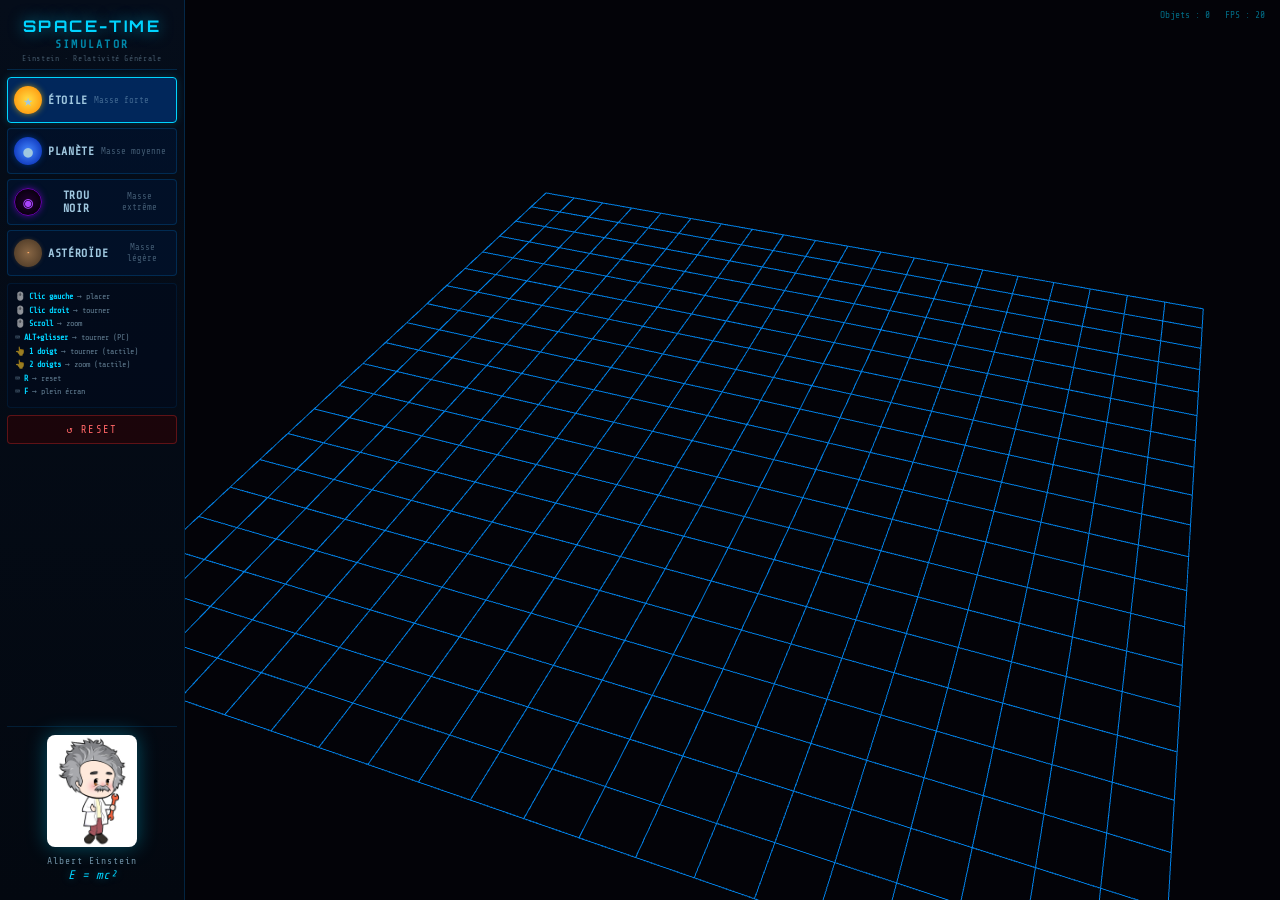
==== index.html @ 931309a9 "Version web complete - WebGL 3D simulation" ====
<!DOCTYPE html>
<html lang="fr">
<head>
    <meta charset="UTF-8">
    <meta name="viewport" 
          content="width=device-width, 
                   initial-scale=1.0">
    <title>Space-Time Simulator — Einstein</title>
    <link rel="stylesheet" href="style.css">
<meta name="viewport" 
      content="width=device-width, 
               initial-scale=1.0,
               user-scalable=no">

</head>
<body>

    <!-- MENU GAUCHE -->
    <div id="menu">

        <!-- Titre -->
        <div id="titre">
            <h1>SPACE-TIME</h1>
            <h2>SIMULATOR</h2>
            <p>Einstein · Relativité Générale</p>
        </div>

        <!-- Boutons objets -->
        <div id="boutons">
            <button class="btn-objet actif"
                    id="btn-etoile"
                    onclick="selectionner(0)">
                <div class="icone etoile">★</div>
                <span>ÉTOILE</span>
                <small>Masse forte</small>
            </button>

            <button class="btn-objet"
                    id="btn-planete"
                    onclick="selectionner(1)">
                <div class="icone planete">●</div>
                <span>PLANÈTE</span>
                <small>Masse moyenne</small>
            </button>

            <button class="btn-objet"
                    id="btn-trou"
                    onclick="selectionner(2)">
                <div class="icone trou">◉</div>
                <span>TROU NOIR</span>
                <small>Masse extrême</small>
            </button>

            <button class="btn-objet"
                    id="btn-asteroide"
                    onclick="selectionner(3)">
                <div class="icone asteroide">·</div>
                <span>ASTÉROÏDE</span>
                <small>Masse légère</small>
            </button>
        </div>

        <!-- Instructions -->
       <div id="instructions">
    <p>🖱️ <b>Clic gauche</b> → placer</p>
    <p>🖱️ <b>Clic droit</b> → tourner</p>
    <p>🖱️ <b>Scroll</b> → zoom</p>
    <p>⌨️ <b>ALT+glisser</b> → tourner (PC)</p>
    <p>👆 <b>1 doigt</b> → tourner (tactile)</p>
    <p>👆 <b>2 doigts</b> → zoom (tactile)</p>
    <p>⌨️ <b>R</b> → reset</p>
    <p>⌨️ <b>F</b> → plein écran</p>
</div>
        <!-- Reset -->
        <button id="btn-reset" onclick="reset()">
            ↺ RESET
        </button>
        <!-- Boutons orbites -->
<!-- <div id="orbites">
    <p class="orbite-titre">ORBITES AUTO</p>
    <button class="btn-orbite"
            onclick="ajouterOrbite(0,1,0.35)">
        🪐 Planète → Étoile
    </button>
    <button class="btn-orbite"
            onclick="ajouterOrbite(1,3,0.15)">
        🪨 Astéroïde → Planète
    </button>
</div> -->

        <!-- Einstein -->
        <div id="einstein-box">
           <img src="einstein.jpg" 
     id="einstein-img" 
     alt="Einstein">
            <p id="einstein-nom">Albert Einstein</p>
            <p id="einstein-eq">E = mc²</p>
        </div>

    </div>

    <!-- ZONE SIMULATION -->
    <div id="simulation">
        <canvas id="canvas"></canvas>

        <!-- Info overlay -->
        <div id="info-overlay">
            <span id="info-objets">Objets : 0</span>
            <span id="info-fps">FPS : 60</span>
        </div>
     
    </div>

    <script src="shaders.js"></script>
    <script src="simulation.js"></script>
</body>
</html>
---- style.css ----
@import url('https://fonts.googleapis.com/css2?family=Orbitron:wght@400;700&family=Share+Tech+Mono&display=swap');

* {
    margin: 0;
    padding: 0;
    box-sizing: border-box;
    cursor: none !important;
}

body {
    background: #020408;
    color: #a0c8e0;
    font-family: 'Share Tech Mono', monospace;
    display: flex;
    height: 100vh;
    overflow: hidden;
}

/* ── MENU ─────────────────────────────── */
#menu {
    width: 185px;
    min-width: 185px;
    background: linear-gradient(
        180deg, #050d1a 0%, #030810 100%);
    border-right: 1px solid rgba(0,150,255,0.2);
    display: flex;
    flex-direction: column;
    align-items: center;
    padding: 10px 7px;
    gap: 7px;
    overflow-y: auto;
}

/* ── TITRE ────────────────────────────── */
#titre {
    text-align: center;
    padding: 6px 0;
    border-bottom: 1px solid rgba(0,150,255,0.2);
    width: 100%;
}

#titre h1 {
    font-family: 'Orbitron', monospace;
    font-size: 1.0rem;
    font-weight: 700;
    color: #00d4ff;
    letter-spacing: 0.15em;
    text-shadow: 0 0 15px rgba(0,212,255,0.6);
}

#titre h2 {
    font-size: 0.72rem;
    color: #0088aa;
    letter-spacing: 0.2em;
    margin-top: 2px;
}

#titre p {
    font-size: 0.5rem;
    color: rgba(160,200,224,0.4);
    margin-top: 3px;
    letter-spacing: 0.08em;
}

/* ── BOUTONS OBJETS ───────────────────── */
#boutons {
    display: flex;
    flex-direction: column;
    gap: 5px;
    width: 100%;
}

.btn-objet {
    width: 100%;
    background: rgba(0,20,50,0.6);
    border: 1px solid rgba(0,150,255,0.2);
    border-radius: 4px;
    color: #a0c8e0;
    cursor: none;
    padding: 8px 6px;
    display: flex;
    align-items: center;
    gap: 6px;
    transition: all 0.2s;
    font-family: 'Share Tech Mono', monospace;
}

.btn-objet:hover {
    background: rgba(0,40,100,0.6);
    border-color: rgba(0,200,255,0.4);
    transform: translateX(2px);
}

.btn-objet.actif {
    background: rgba(0,50,120,0.7);
    border-color: #00d4ff;
    box-shadow: 0 0 8px rgba(0,212,255,0.2);
}

.btn-objet span {
    font-size: 0.72rem;
    font-weight: bold;
    letter-spacing: 0.06em;
}

.btn-objet small {
    font-size: 0.56rem;
    color: rgba(160,200,224,0.4);
    display: block;
    line-height: 1.2;
}

/* ── ICÔNES ───────────────────────────── */
.icone {
    width: 28px;
    height: 28px;
    border-radius: 50%;
    display: flex;
    align-items: center;
    justify-content: center;
    font-size: 1.0rem;
    flex-shrink: 0;
}

.etoile {
    background: radial-gradient(circle, #ffdd44, #ff8800);
    box-shadow: 0 0 6px rgba(255,200,0,0.6);
}

.planete {
    background: radial-gradient(circle, #4488ff, #0022aa);
    box-shadow: 0 0 6px rgba(0,100,255,0.4);
}

.trou {
    background: radial-gradient(circle, #220033, #000);
    color: #aa44ff;
    border: 1px solid #6600aa;
    box-shadow: 0 0 6px rgba(150,0,255,0.5);
}

.asteroide {
    background: radial-gradient(circle, #886644, #443322);
    color: #ffaa66;
    box-shadow: 0 0 4px rgba(150,100,50,0.3);
}

/* ── INSTRUCTIONS ─────────────────────── */
#instructions {
    width: 100%;
    padding: 7px;
    border: 1px solid rgba(0,150,255,0.1);
    border-radius: 4px;
    background: rgba(0,10,30,0.5);
}

#instructions p {
    font-size: 0.52rem;
    color: rgba(160,200,224,0.6);
    margin-bottom: 2px;
    line-height: 1.4;
}

#instructions b {
    color: #00d4ff;
}

/* ── RESET ────────────────────────────── */
#btn-reset {
    width: 100%;
    background: rgba(50,0,0,0.5);
    border: 1px solid rgba(255,50,50,0.3);
    border-radius: 4px;
    color: #ff6666;
    cursor: none;
    padding: 7px;
    font-family: 'Share Tech Mono', monospace;
    font-size: 0.65rem;
    letter-spacing: 0.12em;
    transition: all 0.2s;
}

#btn-reset:hover {
    background: rgba(100,0,0,0.6);
    border-color: #ff4444;
    box-shadow: 0 0 8px rgba(255,0,0,0.2);
}

/* ── EINSTEIN ─────────────────────────── */
#einstein-box {
    text-align: center;
    padding: 8px 6px;
    border-top: 1px solid rgba(0,150,255,0.15);
    width: 100%;
    margin-top: auto;
}

#einstein-img {
    width: 90px;
    border-radius: 8px;
    filter: drop-shadow(0 0 10px rgba(0,212,255,0.35));
    animation: float 3s ease-in-out infinite alternate;
}

@keyframes float {
    0%   { transform: translateY(0px);  }
    100% { transform: translateY(-5px); }
}

#einstein-nom {
    font-size: 0.6rem;
    color: rgba(160,200,224,0.7);
    margin-top: 5px;
    letter-spacing: 0.1em;
}

#einstein-eq {
    font-size: 0.78rem;
    color: #00d4ff;
    font-style: italic;
    margin-top: 2px;
    text-shadow: 0 0 8px rgba(0,212,255,0.4);
}

/* ── SIMULATION ───────────────────────── */
#simulation {
    flex: 1;
    position: relative;
    background: #010306;
}

#canvas {
    width: 100%;
    height: 100%;
    display: block;
    position: absolute;
    top: 0;
    left: 0;
}

/* ── INFO OVERLAY ─────────────────────── */
#info-overlay {
    position: absolute;
    top: 10px;
    right: 15px;
    display: flex;
    gap: 15px;
    font-size: 0.6rem;
    color: rgba(0,212,255,0.5);
    pointer-events: none;
    font-family: 'Share Tech Mono', monospace;
}

/* ── PANEL ÉDUCATIF ───────────────────── */
#panel-edu {
    position: absolute;
    bottom: 20px;
    left: 50%;
    transform: translateX(-50%);
    background: rgba(0,10,30,0.88);
    border: 1px solid rgba(0,212,255,0.25);
    border-radius: 8px;
    padding: 10px 18px;
    max-width: 480px;
    width: 85%;
    text-align: center;
    backdrop-filter: blur(8px);
    transition: opacity 0.5s ease;
    font-family: 'Share Tech Mono', monospace;
}

#edu-titre {
    font-size: 0.65rem;
    color: #00d4ff;
    letter-spacing: 0.12em;
    margin-bottom: 5px;
    font-weight: bold;
}

#edu-texte {
    font-size: 0.6rem;
    color: rgba(160,200,224,0.8);
    line-height: 1.6;
    white-space: pre-line;
}

/* ── SCROLLBAR ────────────────────────── */
#menu::-webkit-scrollbar { width: 3px; }
#menu::-webkit-scrollbar-track { background: transparent; }
#menu::-webkit-scrollbar-thumb {
    background: rgba(0,150,255,0.2);
    border-radius: 2px;
}
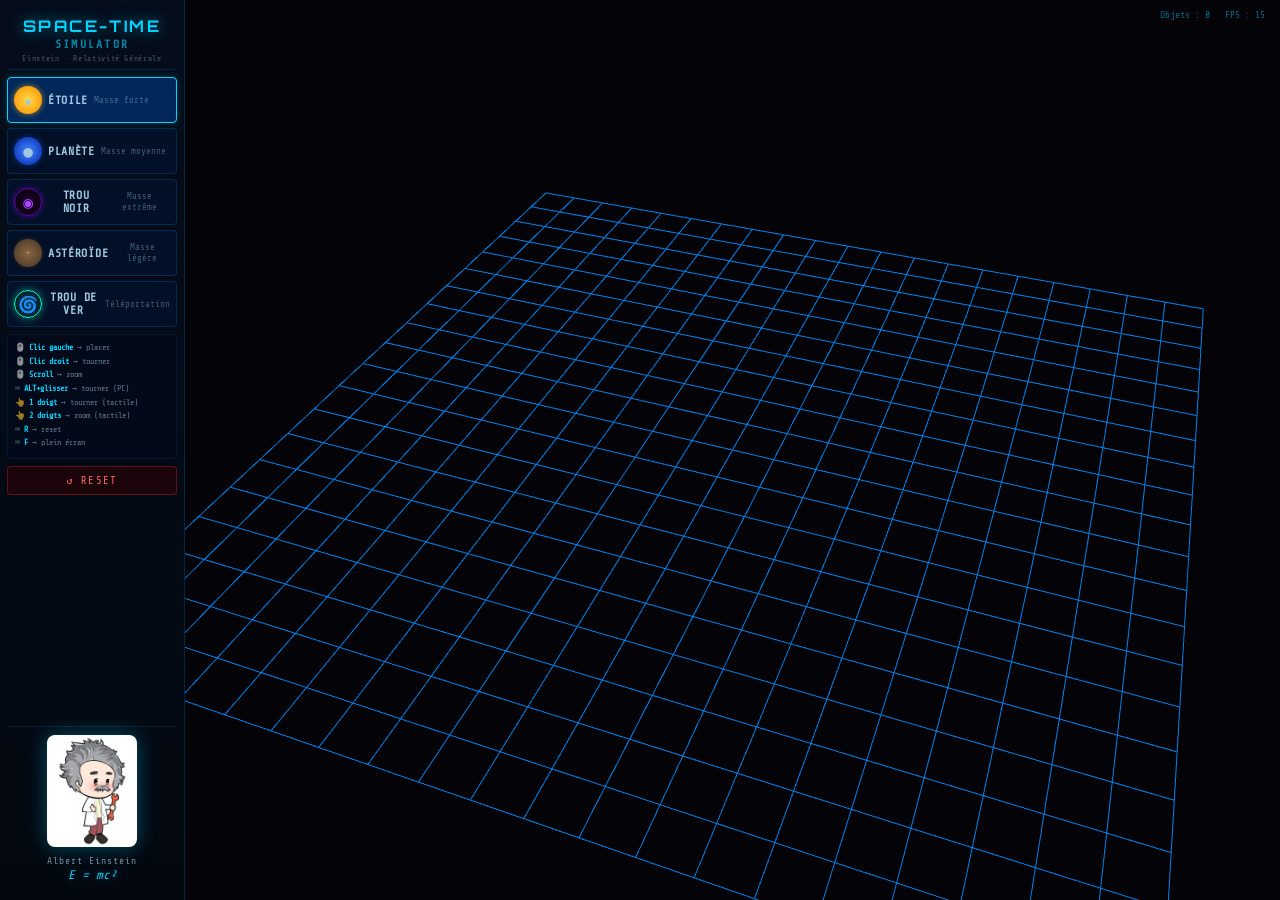
==== commit 430fea8c: "Trou de ver + version finale complete" ====
--- a/index.html
+++ b/index.html
@@ -58,6 +58,14 @@
                 <span>ASTÉROÏDE</span>
                 <small>Masse légère</small>
             </button>
+
+            <button class="btn-objet"
+        id="btn-trou-ver"
+        onclick="selectionner(4)">
+    <div class="icone trou-ver">🌀</div>
+    <span>TROU DE VER</span>
+    <small>Téléportation</small>
+</button>
         </div>
 
         <!-- Instructions -->
--- a/style.css
+++ b/style.css
@@ -290,4 +290,12 @@
 #menu::-webkit-scrollbar-thumb {
     background: rgba(0,150,255,0.2);
     border-radius: 2px;
+}
+
+.trou-ver {
+    background: radial-gradient(
+        circle, #004444, #001122);
+    color: #00ffcc;
+    border: 1px solid #00ffcc;
+    box-shadow: 0 0 8px rgba(0,255,200,0.5);
 }
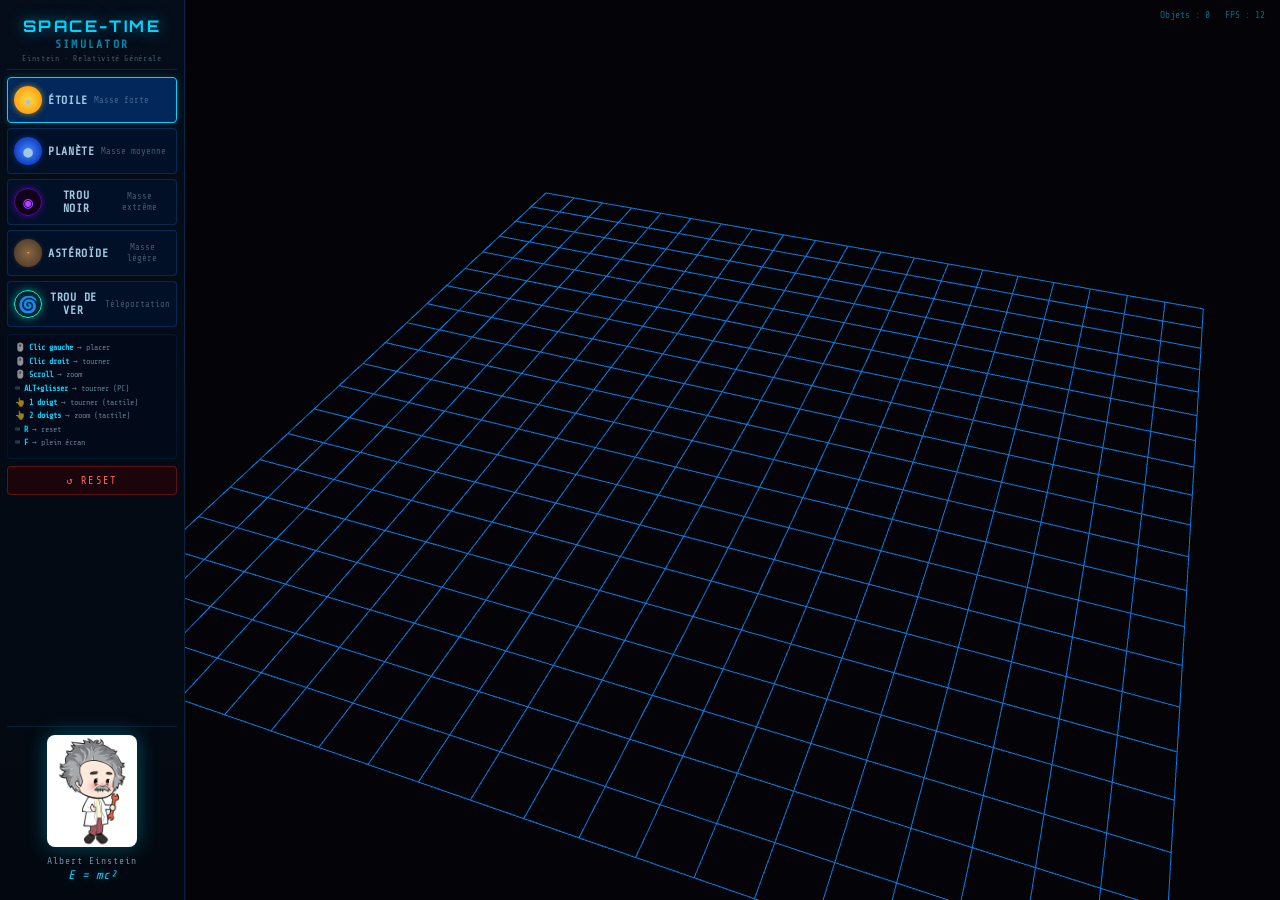
==== commit 6f390e96: "Ajout preview image + Open Graph meta tags" ====
--- a/index.html
+++ b/index.html
@@ -6,11 +6,49 @@
           content="width=device-width, 
                    initial-scale=1.0">
     <title>Space-Time Simulator — Einstein</title>
+    <!-- Open Graph — Prévisualisation réseaux sociaux -->
+<meta property="og:title"
+      content="Space-Time Simulator — Einstein">
+
+<meta property="og:description"
+      content="Simulation interactive 3D de la courbure de l'espace-temps. Placez des étoiles, planètes et trous noirs et observez la Relativité Générale d'Einstein en temps réel !">
+
+<meta property="og:image"
+      content="https://aissaa7.github.io/spacetime-simulator/preview.png">
+
+<meta property="og:url"
+      content="https://aissaa7.github.io/spacetime-simulator">
+
+<meta property="og:type" content="website">
+
+<!-- Twitter Card -->
+<meta name="twitter:card"
+      content="summary_large_image">
+
+<meta name="twitter:title"
+      content="Space-Time Simulator — Einstein">
+
+<meta name="twitter:description"
+      content="Simulation 3D de la Relativité Générale d'Einstein. Trous noirs, trous de ver, courbure de l'espace-temps !">
+
+<meta name="twitter:image"
+      content="https://aissaa7.github.io/spacetime-simulator/preview.png">
+
+<!-- Description pour Google -->
+<meta name="description"
+      content="Simulation interactive 3D de la courbure de l'espace-temps basée sur la Relativité Générale d'Einstein.">
     <link rel="stylesheet" href="style.css">
 <meta name="viewport" 
       content="width=device-width, 
                initial-scale=1.0,
                user-scalable=no">
+               <!-- Favicon -->
+<link rel="icon" type="image/x-icon"
+      href="favicon.ico">
+
+<!-- Pour iPhone/iPad -->
+<link rel="apple-touch-icon"
+      href="favicon.ico">
 
 </head>
 <body>
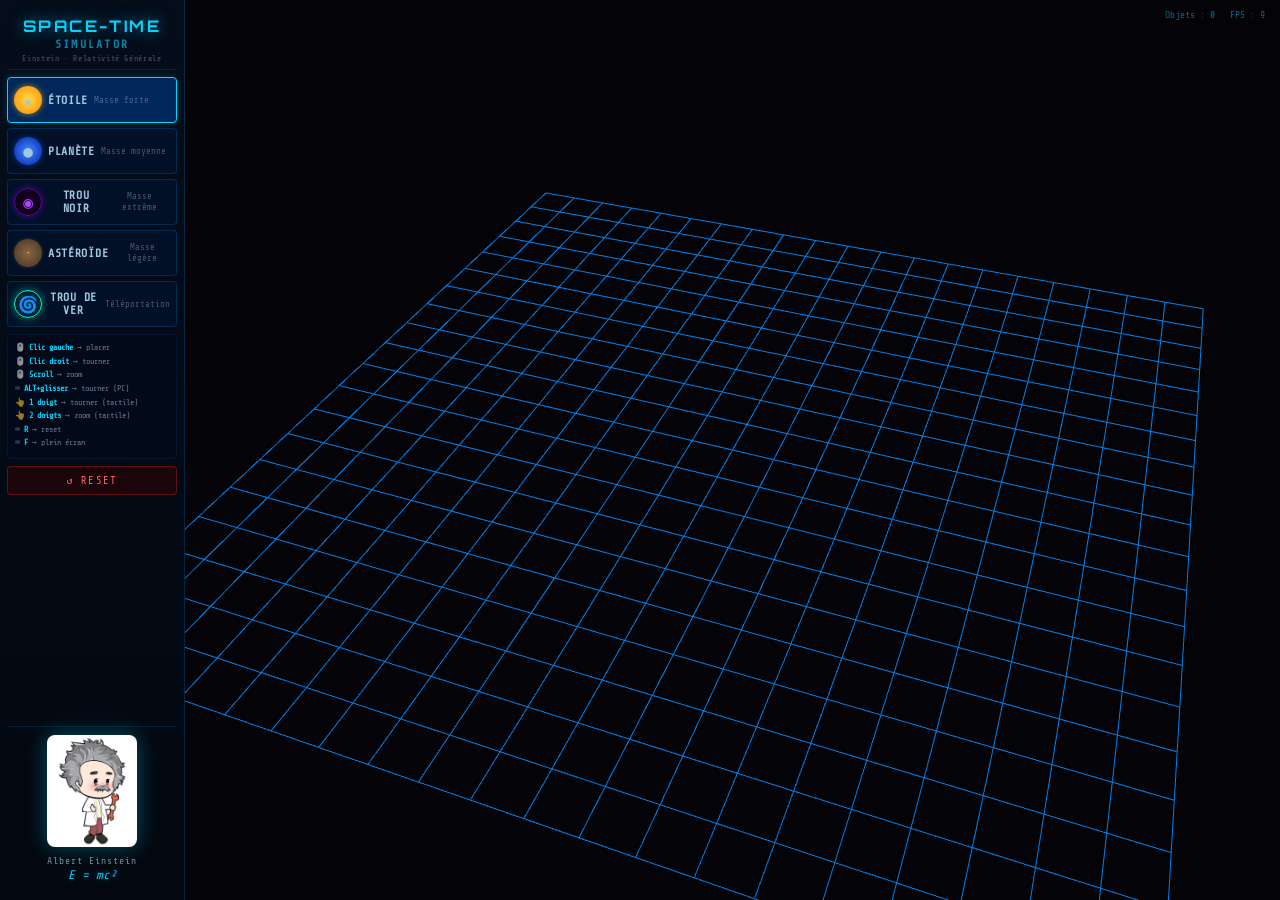
==== commit 3773d241: "Google Search Console verification" ====
--- a/index.html
+++ b/index.html
@@ -1,163 +1,180 @@
-<!DOCTYPE html>
-<html lang="fr">
-<head>
-    <meta charset="UTF-8">
-    <meta name="viewport" 
-          content="width=device-width, 
-                   initial-scale=1.0">
-    <title>Space-Time Simulator — Einstein</title>
-    <!-- Open Graph — Prévisualisation réseaux sociaux -->
-<meta property="og:title"
-      content="Space-Time Simulator — Einstein">
-
-<meta property="og:description"
-      content="Simulation interactive 3D de la courbure de l'espace-temps. Placez des étoiles, planètes et trous noirs et observez la Relativité Générale d'Einstein en temps réel !">
-
-<meta property="og:image"
-      content="https://aissaa7.github.io/spacetime-simulator/preview.png">
-
-<meta property="og:url"
-      content="https://aissaa7.github.io/spacetime-simulator">
-
-<meta property="og:type" content="website">
-
-<!-- Twitter Card -->
-<meta name="twitter:card"
-      content="summary_large_image">
-
-<meta name="twitter:title"
-      content="Space-Time Simulator — Einstein">
-
-<meta name="twitter:description"
-      content="Simulation 3D de la Relativité Générale d'Einstein. Trous noirs, trous de ver, courbure de l'espace-temps !">
-
-<meta name="twitter:image"
-      content="https://aissaa7.github.io/spacetime-simulator/preview.png">
-
-<!-- Description pour Google -->
-<meta name="description"
-      content="Simulation interactive 3D de la courbure de l'espace-temps basée sur la Relativité Générale d'Einstein.">
-    <link rel="stylesheet" href="style.css">
-<meta name="viewport" 
-      content="width=device-width, 
-               initial-scale=1.0,
-               user-scalable=no">
-               <!-- Favicon -->
-<link rel="icon" type="image/x-icon"
-      href="favicon.ico">
-
-<!-- Pour iPhone/iPad -->
-<link rel="apple-touch-icon"
-      href="favicon.ico">
-
-</head>
-<body>
-
-    <!-- MENU GAUCHE -->
-    <div id="menu">
-
-        <!-- Titre -->
-        <div id="titre">
-            <h1>SPACE-TIME</h1>
-            <h2>SIMULATOR</h2>
-            <p>Einstein · Relativité Générale</p>
-        </div>
-
-        <!-- Boutons objets -->
-        <div id="boutons">
-            <button class="btn-objet actif"
-                    id="btn-etoile"
-                    onclick="selectionner(0)">
-                <div class="icone etoile">★</div>
-                <span>ÉTOILE</span>
-                <small>Masse forte</small>
-            </button>
-
-            <button class="btn-objet"
-                    id="btn-planete"
-                    onclick="selectionner(1)">
-                <div class="icone planete">●</div>
-                <span>PLANÈTE</span>
-                <small>Masse moyenne</small>
-            </button>
-
-            <button class="btn-objet"
-                    id="btn-trou"
-                    onclick="selectionner(2)">
-                <div class="icone trou">◉</div>
-                <span>TROU NOIR</span>
-                <small>Masse extrême</small>
-            </button>
-
-            <button class="btn-objet"
-                    id="btn-asteroide"
-                    onclick="selectionner(3)">
-                <div class="icone asteroide">·</div>
-                <span>ASTÉROÏDE</span>
-                <small>Masse légère</small>
-            </button>
-
-            <button class="btn-objet"
-        id="btn-trou-ver"
-        onclick="selectionner(4)">
-    <div class="icone trou-ver">🌀</div>
-    <span>TROU DE VER</span>
-    <small>Téléportation</small>
-</button>
-        </div>
-
-        <!-- Instructions -->
-       <div id="instructions">
-    <p>🖱️ <b>Clic gauche</b> → placer</p>
-    <p>🖱️ <b>Clic droit</b> → tourner</p>
-    <p>🖱️ <b>Scroll</b> → zoom</p>
-    <p>⌨️ <b>ALT+glisser</b> → tourner (PC)</p>
-    <p>👆 <b>1 doigt</b> → tourner (tactile)</p>
-    <p>👆 <b>2 doigts</b> → zoom (tactile)</p>
-    <p>⌨️ <b>R</b> → reset</p>
-    <p>⌨️ <b>F</b> → plein écran</p>
-</div>
-        <!-- Reset -->
-        <button id="btn-reset" onclick="reset()">
-            ↺ RESET
-        </button>
-        <!-- Boutons orbites -->
-<!-- <div id="orbites">
-    <p class="orbite-titre">ORBITES AUTO</p>
-    <button class="btn-orbite"
-            onclick="ajouterOrbite(0,1,0.35)">
-        🪐 Planète → Étoile
-    </button>
-    <button class="btn-orbite"
-            onclick="ajouterOrbite(1,3,0.15)">
-        🪨 Astéroïde → Planète
-    </button>
-</div> -->
-
-        <!-- Einstein -->
-        <div id="einstein-box">
-           <img src="einstein.jpg" 
-     id="einstein-img" 
-     alt="Einstein">
-            <p id="einstein-nom">Albert Einstein</p>
-            <p id="einstein-eq">E = mc²</p>
-        </div>
-
-    </div>
-
-    <!-- ZONE SIMULATION -->
-    <div id="simulation">
-        <canvas id="canvas"></canvas>
-
-        <!-- Info overlay -->
-        <div id="info-overlay">
-            <span id="info-objets">Objets : 0</span>
-            <span id="info-fps">FPS : 60</span>
-        </div>
-     
-    </div>
-
-    <script src="shaders.js"></script>
-    <script src="simulation.js"></script>
-</body>
+<!DOCTYPE html>
+<html lang="fr">
+<head>
+    <meta charset="UTF-8">
+    <meta name="viewport" 
+          content="width=device-width, 
+                   initial-scale=1.0">
+    <title>Space-Time Simulator — Einstein</title>
+    <!-- Open Graph — Prévisualisation réseaux sociaux -->
+<meta property="og:title"
+      content="Space-Time Simulator — Einstein">
+
+<meta property="og:description"
+      content="Simulation interactive 3D de la courbure de l'espace-temps. Placez des étoiles, planètes et trous noirs et observez la Relativité Générale d'Einstein en temps réel !">
+
+<meta property="og:image"
+      content="https://aissaa7.github.io/spacetime-simulator/preview.png">
+
+<meta property="og:url"
+      content="https://aissaa7.github.io/spacetime-simulator">
+
+<meta property="og:type" content="website">
+
+<!-- Twitter Card -->
+<meta name="twitter:card"
+      content="summary_large_image">
+
+<meta name="twitter:title"
+      content="Space-Time Simulator — Einstein">
+
+<meta name="twitter:description"
+      content="Simulation 3D de la Relativité Générale d'Einstein. Trous noirs, trous de ver, courbure de l'espace-temps !">
+
+<meta name="twitter:image"
+      content="https://aissaa7.github.io/spacetime-simulator/preview.png">
+
+<!-- Description pour Google -->
+<meta name="description"
+      content="Simulation interactive 3D de la courbure de l'espace-temps basée sur la Relativité Générale d'Einstein.">
+    <link rel="stylesheet" href="style.css">
+<meta name="viewport" 
+      content="width=device-width, 
+               initial-scale=1.0,
+               user-scalable=no">
+               <!-- Favicon -->
+<link rel="icon" type="image/x-icon"
+      href="favicon.ico">
+
+<!-- Pour iPhone/iPad -->
+<link rel="apple-touch-icon"
+      href="favicon.ico">
+      <!-- SEO de base -->
+<meta name="keywords"
+      content="simulateur espace-temps, 
+               relativité générale Einstein,
+               simulation gravité 3D,
+               WebGL simulation,
+               trou noir interactif,
+               spacetime simulator,
+               Einstein gravity simulation,
+               C++ OpenGL WebGL">
+
+<meta name="author" content="Aissa">
+
+<meta name="robots" content="index, follow">
+
+<link rel="canonical" 
+      href="https://aissaa7.github.io/spacetime-simulator">
+
+</head>
+<body>
+
+    <!-- MENU GAUCHE -->
+    <div id="menu">
+
+        <!-- Titre -->
+        <div id="titre">
+            <h1>SPACE-TIME</h1>
+            <h2>SIMULATOR</h2>
+            <p>Einstein · Relativité Générale</p>
+        </div>
+
+        <!-- Boutons objets -->
+        <div id="boutons">
+            <button class="btn-objet actif"
+                    id="btn-etoile"
+                    onclick="selectionner(0)">
+                <div class="icone etoile">★</div>
+                <span>ÉTOILE</span>
+                <small>Masse forte</small>
+            </button>
+
+            <button class="btn-objet"
+                    id="btn-planete"
+                    onclick="selectionner(1)">
+                <div class="icone planete">●</div>
+                <span>PLANÈTE</span>
+                <small>Masse moyenne</small>
+            </button>
+
+            <button class="btn-objet"
+                    id="btn-trou"
+                    onclick="selectionner(2)">
+                <div class="icone trou">◉</div>
+                <span>TROU NOIR</span>
+                <small>Masse extrême</small>
+            </button>
+
+            <button class="btn-objet"
+                    id="btn-asteroide"
+                    onclick="selectionner(3)">
+                <div class="icone asteroide">·</div>
+                <span>ASTÉROÏDE</span>
+                <small>Masse légère</small>
+            </button>
+
+            <button class="btn-objet"
+        id="btn-trou-ver"
+        onclick="selectionner(4)">
+    <div class="icone trou-ver">🌀</div>
+    <span>TROU DE VER</span>
+    <small>Téléportation</small>
+</button>
+        </div>
+
+        <!-- Instructions -->
+       <div id="instructions">
+    <p>🖱️ <b>Clic gauche</b> → placer</p>
+    <p>🖱️ <b>Clic droit</b> → tourner</p>
+    <p>🖱️ <b>Scroll</b> → zoom</p>
+    <p>⌨️ <b>ALT+glisser</b> → tourner (PC)</p>
+    <p>👆 <b>1 doigt</b> → tourner (tactile)</p>
+    <p>👆 <b>2 doigts</b> → zoom (tactile)</p>
+    <p>⌨️ <b>R</b> → reset</p>
+    <p>⌨️ <b>F</b> → plein écran</p>
+</div>
+        <!-- Reset -->
+        <button id="btn-reset" onclick="reset()">
+            ↺ RESET
+        </button>
+        <!-- Boutons orbites -->
+<!-- <div id="orbites">
+    <p class="orbite-titre">ORBITES AUTO</p>
+    <button class="btn-orbite"
+            onclick="ajouterOrbite(0,1,0.35)">
+        🪐 Planète → Étoile
+    </button>
+    <button class="btn-orbite"
+            onclick="ajouterOrbite(1,3,0.15)">
+        🪨 Astéroïde → Planète
+    </button>
+</div> -->
+
+        <!-- Einstein -->
+        <div id="einstein-box">
+           <img src="einstein.jpg" 
+     id="einstein-img" 
+     alt="Einstein">
+            <p id="einstein-nom">Albert Einstein</p>
+            <p id="einstein-eq">E = mc²</p>
+        </div>
+
+    </div>
+
+    <!-- ZONE SIMULATION -->
+    <div id="simulation">
+        <canvas id="canvas"></canvas>
+
+        <!-- Info overlay -->
+        <div id="info-overlay">
+            <span id="info-objets">Objets : 0</span>
+            <span id="info-fps">FPS : 60</span>
+        </div>
+     
+    </div>
+
+    <script src="shaders.js"></script>
+    <script src="simulation.js"></script>
+</body>
 </html>
--- a/style.css
+++ b/style.css
@@ -1,301 +1,301 @@
-@import url('https://fonts.googleapis.com/css2?family=Orbitron:wght@400;700&family=Share+Tech+Mono&display=swap');
-
-* {
-    margin: 0;
-    padding: 0;
-    box-sizing: border-box;
-    cursor: none !important;
-}
-
-body {
-    background: #020408;
-    color: #a0c8e0;
-    font-family: 'Share Tech Mono', monospace;
-    display: flex;
-    height: 100vh;
-    overflow: hidden;
-}
-
-/* ── MENU ─────────────────────────────── */
-#menu {
-    width: 185px;
-    min-width: 185px;
-    background: linear-gradient(
-        180deg, #050d1a 0%, #030810 100%);
-    border-right: 1px solid rgba(0,150,255,0.2);
-    display: flex;
-    flex-direction: column;
-    align-items: center;
-    padding: 10px 7px;
-    gap: 7px;
-    overflow-y: auto;
-}
-
-/* ── TITRE ────────────────────────────── */
-#titre {
-    text-align: center;
-    padding: 6px 0;
-    border-bottom: 1px solid rgba(0,150,255,0.2);
-    width: 100%;
-}
-
-#titre h1 {
-    font-family: 'Orbitron', monospace;
-    font-size: 1.0rem;
-    font-weight: 700;
-    color: #00d4ff;
-    letter-spacing: 0.15em;
-    text-shadow: 0 0 15px rgba(0,212,255,0.6);
-}
-
-#titre h2 {
-    font-size: 0.72rem;
-    color: #0088aa;
-    letter-spacing: 0.2em;
-    margin-top: 2px;
-}
-
-#titre p {
-    font-size: 0.5rem;
-    color: rgba(160,200,224,0.4);
-    margin-top: 3px;
-    letter-spacing: 0.08em;
-}
-
-/* ── BOUTONS OBJETS ───────────────────── */
-#boutons {
-    display: flex;
-    flex-direction: column;
-    gap: 5px;
-    width: 100%;
-}
-
-.btn-objet {
-    width: 100%;
-    background: rgba(0,20,50,0.6);
-    border: 1px solid rgba(0,150,255,0.2);
-    border-radius: 4px;
-    color: #a0c8e0;
-    cursor: none;
-    padding: 8px 6px;
-    display: flex;
-    align-items: center;
-    gap: 6px;
-    transition: all 0.2s;
-    font-family: 'Share Tech Mono', monospace;
-}
-
-.btn-objet:hover {
-    background: rgba(0,40,100,0.6);
-    border-color: rgba(0,200,255,0.4);
-    transform: translateX(2px);
-}
-
-.btn-objet.actif {
-    background: rgba(0,50,120,0.7);
-    border-color: #00d4ff;
-    box-shadow: 0 0 8px rgba(0,212,255,0.2);
-}
-
-.btn-objet span {
-    font-size: 0.72rem;
-    font-weight: bold;
-    letter-spacing: 0.06em;
-}
-
-.btn-objet small {
-    font-size: 0.56rem;
-    color: rgba(160,200,224,0.4);
-    display: block;
-    line-height: 1.2;
-}
-
-/* ── ICÔNES ───────────────────────────── */
-.icone {
-    width: 28px;
-    height: 28px;
-    border-radius: 50%;
-    display: flex;
-    align-items: center;
-    justify-content: center;
-    font-size: 1.0rem;
-    flex-shrink: 0;
-}
-
-.etoile {
-    background: radial-gradient(circle, #ffdd44, #ff8800);
-    box-shadow: 0 0 6px rgba(255,200,0,0.6);
-}
-
-.planete {
-    background: radial-gradient(circle, #4488ff, #0022aa);
-    box-shadow: 0 0 6px rgba(0,100,255,0.4);
-}
-
-.trou {
-    background: radial-gradient(circle, #220033, #000);
-    color: #aa44ff;
-    border: 1px solid #6600aa;
-    box-shadow: 0 0 6px rgba(150,0,255,0.5);
-}
-
-.asteroide {
-    background: radial-gradient(circle, #886644, #443322);
-    color: #ffaa66;
-    box-shadow: 0 0 4px rgba(150,100,50,0.3);
-}
-
-/* ── INSTRUCTIONS ─────────────────────── */
-#instructions {
-    width: 100%;
-    padding: 7px;
-    border: 1px solid rgba(0,150,255,0.1);
-    border-radius: 4px;
-    background: rgba(0,10,30,0.5);
-}
-
-#instructions p {
-    font-size: 0.52rem;
-    color: rgba(160,200,224,0.6);
-    margin-bottom: 2px;
-    line-height: 1.4;
-}
-
-#instructions b {
-    color: #00d4ff;
-}
-
-/* ── RESET ────────────────────────────── */
-#btn-reset {
-    width: 100%;
-    background: rgba(50,0,0,0.5);
-    border: 1px solid rgba(255,50,50,0.3);
-    border-radius: 4px;
-    color: #ff6666;
-    cursor: none;
-    padding: 7px;
-    font-family: 'Share Tech Mono', monospace;
-    font-size: 0.65rem;
-    letter-spacing: 0.12em;
-    transition: all 0.2s;
-}
-
-#btn-reset:hover {
-    background: rgba(100,0,0,0.6);
-    border-color: #ff4444;
-    box-shadow: 0 0 8px rgba(255,0,0,0.2);
-}
-
-/* ── EINSTEIN ─────────────────────────── */
-#einstein-box {
-    text-align: center;
-    padding: 8px 6px;
-    border-top: 1px solid rgba(0,150,255,0.15);
-    width: 100%;
-    margin-top: auto;
-}
-
-#einstein-img {
-    width: 90px;
-    border-radius: 8px;
-    filter: drop-shadow(0 0 10px rgba(0,212,255,0.35));
-    animation: float 3s ease-in-out infinite alternate;
-}
-
-@keyframes float {
-    0%   { transform: translateY(0px);  }
-    100% { transform: translateY(-5px); }
-}
-
-#einstein-nom {
-    font-size: 0.6rem;
-    color: rgba(160,200,224,0.7);
-    margin-top: 5px;
-    letter-spacing: 0.1em;
-}
-
-#einstein-eq {
-    font-size: 0.78rem;
-    color: #00d4ff;
-    font-style: italic;
-    margin-top: 2px;
-    text-shadow: 0 0 8px rgba(0,212,255,0.4);
-}
-
-/* ── SIMULATION ───────────────────────── */
-#simulation {
-    flex: 1;
-    position: relative;
-    background: #010306;
-}
-
-#canvas {
-    width: 100%;
-    height: 100%;
-    display: block;
-    position: absolute;
-    top: 0;
-    left: 0;
-}
-
-/* ── INFO OVERLAY ─────────────────────── */
-#info-overlay {
-    position: absolute;
-    top: 10px;
-    right: 15px;
-    display: flex;
-    gap: 15px;
-    font-size: 0.6rem;
-    color: rgba(0,212,255,0.5);
-    pointer-events: none;
-    font-family: 'Share Tech Mono', monospace;
-}
-
-/* ── PANEL ÉDUCATIF ───────────────────── */
-#panel-edu {
-    position: absolute;
-    bottom: 20px;
-    left: 50%;
-    transform: translateX(-50%);
-    background: rgba(0,10,30,0.88);
-    border: 1px solid rgba(0,212,255,0.25);
-    border-radius: 8px;
-    padding: 10px 18px;
-    max-width: 480px;
-    width: 85%;
-    text-align: center;
-    backdrop-filter: blur(8px);
-    transition: opacity 0.5s ease;
-    font-family: 'Share Tech Mono', monospace;
-}
-
-#edu-titre {
-    font-size: 0.65rem;
-    color: #00d4ff;
-    letter-spacing: 0.12em;
-    margin-bottom: 5px;
-    font-weight: bold;
-}
-
-#edu-texte {
-    font-size: 0.6rem;
-    color: rgba(160,200,224,0.8);
-    line-height: 1.6;
-    white-space: pre-line;
-}
-
-/* ── SCROLLBAR ────────────────────────── */
-#menu::-webkit-scrollbar { width: 3px; }
-#menu::-webkit-scrollbar-track { background: transparent; }
-#menu::-webkit-scrollbar-thumb {
-    background: rgba(0,150,255,0.2);
-    border-radius: 2px;
-}
-
-.trou-ver {
-    background: radial-gradient(
-        circle, #004444, #001122);
-    color: #00ffcc;
-    border: 1px solid #00ffcc;
-    box-shadow: 0 0 8px rgba(0,255,200,0.5);
+@import url('https://fonts.googleapis.com/css2?family=Orbitron:wght@400;700&family=Share+Tech+Mono&display=swap');
+
+* {
+    margin: 0;
+    padding: 0;
+    box-sizing: border-box;
+    cursor: none !important;
+}
+
+body {
+    background: #020408;
+    color: #a0c8e0;
+    font-family: 'Share Tech Mono', monospace;
+    display: flex;
+    height: 100vh;
+    overflow: hidden;
+}
+
+/* ── MENU ─────────────────────────────── */
+#menu {
+    width: 185px;
+    min-width: 185px;
+    background: linear-gradient(
+        180deg, #050d1a 0%, #030810 100%);
+    border-right: 1px solid rgba(0,150,255,0.2);
+    display: flex;
+    flex-direction: column;
+    align-items: center;
+    padding: 10px 7px;
+    gap: 7px;
+    overflow-y: auto;
+}
+
+/* ── TITRE ────────────────────────────── */
+#titre {
+    text-align: center;
+    padding: 6px 0;
+    border-bottom: 1px solid rgba(0,150,255,0.2);
+    width: 100%;
+}
+
+#titre h1 {
+    font-family: 'Orbitron', monospace;
+    font-size: 1.0rem;
+    font-weight: 700;
+    color: #00d4ff;
+    letter-spacing: 0.15em;
+    text-shadow: 0 0 15px rgba(0,212,255,0.6);
+}
+
+#titre h2 {
+    font-size: 0.72rem;
+    color: #0088aa;
+    letter-spacing: 0.2em;
+    margin-top: 2px;
+}
+
+#titre p {
+    font-size: 0.5rem;
+    color: rgba(160,200,224,0.4);
+    margin-top: 3px;
+    letter-spacing: 0.08em;
+}
+
+/* ── BOUTONS OBJETS ───────────────────── */
+#boutons {
+    display: flex;
+    flex-direction: column;
+    gap: 5px;
+    width: 100%;
+}
+
+.btn-objet {
+    width: 100%;
+    background: rgba(0,20,50,0.6);
+    border: 1px solid rgba(0,150,255,0.2);
+    border-radius: 4px;
+    color: #a0c8e0;
+    cursor: none;
+    padding: 8px 6px;
+    display: flex;
+    align-items: center;
+    gap: 6px;
+    transition: all 0.2s;
+    font-family: 'Share Tech Mono', monospace;
+}
+
+.btn-objet:hover {
+    background: rgba(0,40,100,0.6);
+    border-color: rgba(0,200,255,0.4);
+    transform: translateX(2px);
+}
+
+.btn-objet.actif {
+    background: rgba(0,50,120,0.7);
+    border-color: #00d4ff;
+    box-shadow: 0 0 8px rgba(0,212,255,0.2);
+}
+
+.btn-objet span {
+    font-size: 0.72rem;
+    font-weight: bold;
+    letter-spacing: 0.06em;
+}
+
+.btn-objet small {
+    font-size: 0.56rem;
+    color: rgba(160,200,224,0.4);
+    display: block;
+    line-height: 1.2;
+}
+
+/* ── ICÔNES ───────────────────────────── */
+.icone {
+    width: 28px;
+    height: 28px;
+    border-radius: 50%;
+    display: flex;
+    align-items: center;
+    justify-content: center;
+    font-size: 1.0rem;
+    flex-shrink: 0;
+}
+
+.etoile {
+    background: radial-gradient(circle, #ffdd44, #ff8800);
+    box-shadow: 0 0 6px rgba(255,200,0,0.6);
+}
+
+.planete {
+    background: radial-gradient(circle, #4488ff, #0022aa);
+    box-shadow: 0 0 6px rgba(0,100,255,0.4);
+}
+
+.trou {
+    background: radial-gradient(circle, #220033, #000);
+    color: #aa44ff;
+    border: 1px solid #6600aa;
+    box-shadow: 0 0 6px rgba(150,0,255,0.5);
+}
+
+.asteroide {
+    background: radial-gradient(circle, #886644, #443322);
+    color: #ffaa66;
+    box-shadow: 0 0 4px rgba(150,100,50,0.3);
+}
+
+/* ── INSTRUCTIONS ─────────────────────── */
+#instructions {
+    width: 100%;
+    padding: 7px;
+    border: 1px solid rgba(0,150,255,0.1);
+    border-radius: 4px;
+    background: rgba(0,10,30,0.5);
+}
+
+#instructions p {
+    font-size: 0.52rem;
+    color: rgba(160,200,224,0.6);
+    margin-bottom: 2px;
+    line-height: 1.4;
+}
+
+#instructions b {
+    color: #00d4ff;
+}
+
+/* ── RESET ────────────────────────────── */
+#btn-reset {
+    width: 100%;
+    background: rgba(50,0,0,0.5);
+    border: 1px solid rgba(255,50,50,0.3);
+    border-radius: 4px;
+    color: #ff6666;
+    cursor: none;
+    padding: 7px;
+    font-family: 'Share Tech Mono', monospace;
+    font-size: 0.65rem;
+    letter-spacing: 0.12em;
+    transition: all 0.2s;
+}
+
+#btn-reset:hover {
+    background: rgba(100,0,0,0.6);
+    border-color: #ff4444;
+    box-shadow: 0 0 8px rgba(255,0,0,0.2);
+}
+
+/* ── EINSTEIN ─────────────────────────── */
+#einstein-box {
+    text-align: center;
+    padding: 8px 6px;
+    border-top: 1px solid rgba(0,150,255,0.15);
+    width: 100%;
+    margin-top: auto;
+}
+
+#einstein-img {
+    width: 90px;
+    border-radius: 8px;
+    filter: drop-shadow(0 0 10px rgba(0,212,255,0.35));
+    animation: float 3s ease-in-out infinite alternate;
+}
+
+@keyframes float {
+    0%   { transform: translateY(0px);  }
+    100% { transform: translateY(-5px); }
+}
+
+#einstein-nom {
+    font-size: 0.6rem;
+    color: rgba(160,200,224,0.7);
+    margin-top: 5px;
+    letter-spacing: 0.1em;
+}
+
+#einstein-eq {
+    font-size: 0.78rem;
+    color: #00d4ff;
+    font-style: italic;
+    margin-top: 2px;
+    text-shadow: 0 0 8px rgba(0,212,255,0.4);
+}
+
+/* ── SIMULATION ───────────────────────── */
+#simulation {
+    flex: 1;
+    position: relative;
+    background: #010306;
+}
+
+#canvas {
+    width: 100%;
+    height: 100%;
+    display: block;
+    position: absolute;
+    top: 0;
+    left: 0;
+}
+
+/* ── INFO OVERLAY ─────────────────────── */
+#info-overlay {
+    position: absolute;
+    top: 10px;
+    right: 15px;
+    display: flex;
+    gap: 15px;
+    font-size: 0.6rem;
+    color: rgba(0,212,255,0.5);
+    pointer-events: none;
+    font-family: 'Share Tech Mono', monospace;
+}
+
+/* ── PANEL ÉDUCATIF ───────────────────── */
+#panel-edu {
+    position: absolute;
+    bottom: 20px;
+    left: 50%;
+    transform: translateX(-50%);
+    background: rgba(0,10,30,0.88);
+    border: 1px solid rgba(0,212,255,0.25);
+    border-radius: 8px;
+    padding: 10px 18px;
+    max-width: 480px;
+    width: 85%;
+    text-align: center;
+    backdrop-filter: blur(8px);
+    transition: opacity 0.5s ease;
+    font-family: 'Share Tech Mono', monospace;
+}
+
+#edu-titre {
+    font-size: 0.65rem;
+    color: #00d4ff;
+    letter-spacing: 0.12em;
+    margin-bottom: 5px;
+    font-weight: bold;
+}
+
+#edu-texte {
+    font-size: 0.6rem;
+    color: rgba(160,200,224,0.8);
+    line-height: 1.6;
+    white-space: pre-line;
+}
+
+/* ── SCROLLBAR ────────────────────────── */
+#menu::-webkit-scrollbar { width: 3px; }
+#menu::-webkit-scrollbar-track { background: transparent; }
+#menu::-webkit-scrollbar-thumb {
+    background: rgba(0,150,255,0.2);
+    border-radius: 2px;
+}
+
+.trou-ver {
+    background: radial-gradient(
+        circle, #004444, #001122);
+    color: #00ffcc;
+    border: 1px solid #00ffcc;
+    box-shadow: 0 0 8px rgba(0,255,200,0.5);
 }
